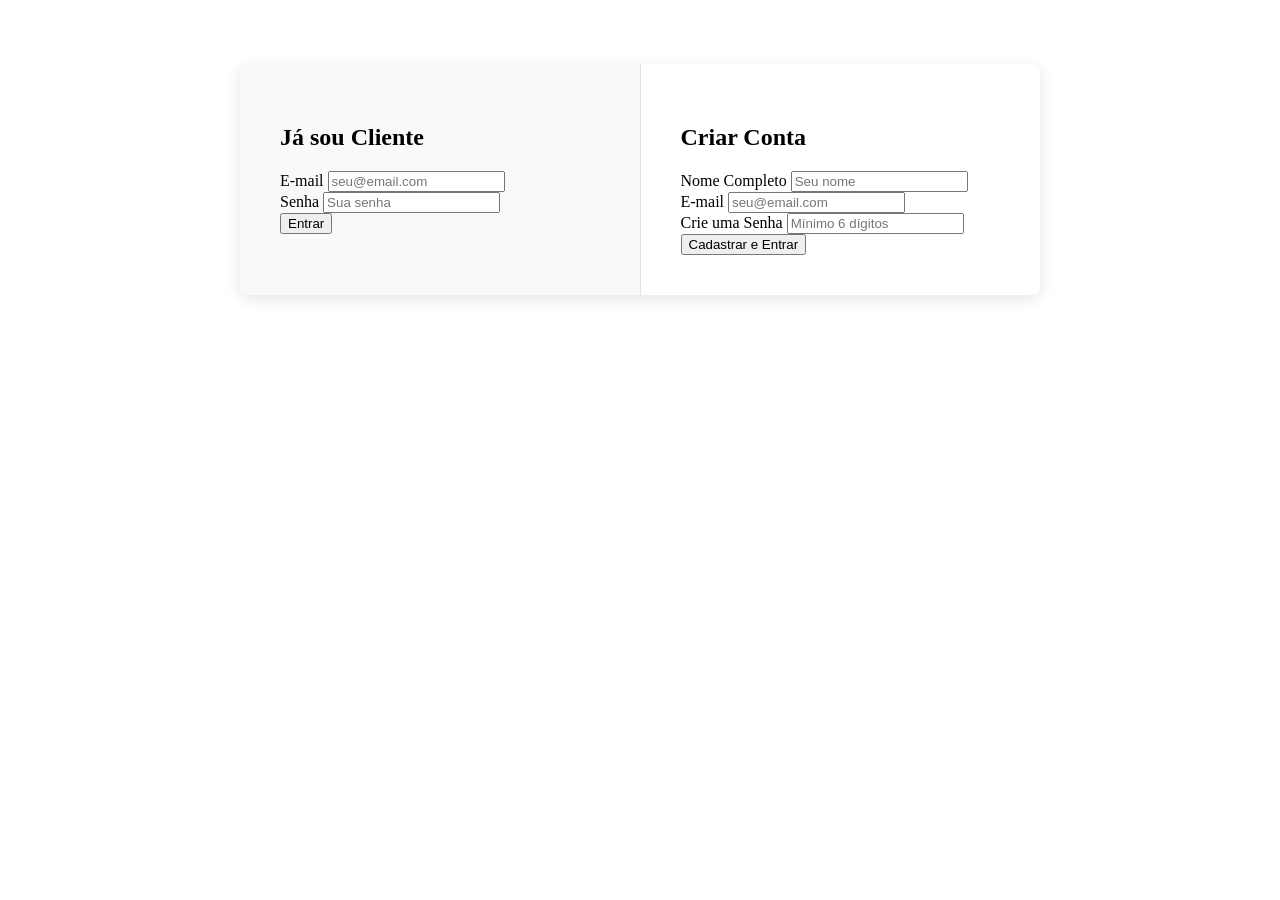
==== login.html @ 434efb2e "Create login.html" ====
<!DOCTYPE html>
<html lang="pt-BR">
<head>
    <meta charset="UTF-8">
    <title>MBM Suplementos - Login / Cadastro</title>
    <link rel="stylesheet" href="style.css">
    <style>
        .auth-container {
            display: flex;
            background: var(--card-bg);
            border-radius: 8px;
            overflow: hidden;
            box-shadow: 0 4px 15px rgba(0,0,0,0.1);
            max-width: 800px;
            margin: 4rem auto;
        }
        .auth-box { flex: 1; padding: 2.5rem; }
        .auth-box:first-child { border-right: 1px solid #dee2e6; background: #f8f9fa; }
    </style>
</head>
<body>
    <div class="container">
        <div class="auth-container">
            <div class="auth-box">
                <h2>Já sou Cliente</h2>
                <form action="produtos.html" method="GET">
                    <div class="form-group">
                        <label>E-mail</label>
                        <input type="email" placeholder="seu@email.com" required>
                    </div>
                    <div class="form-group">
                        <label>Senha</label>
                        <input type="password" placeholder="Sua senha" required>
                    </div>
                    <button type="submit" class="btn">Entrar</button>
                </form>
            </div>
            
            <div class="auth-box">
                <h2>Criar Conta</h2>
                <form action="produtos.html" method="GET">
                    <div class="form-group">
                        <label>Nome Completo</label>
                        <input type="text" placeholder="Seu nome" required>
                    </div>
                    <div class="form-group">
                        <label>E-mail</label>
                        <input type="email" placeholder="seu@email.com" required>
                    </div>
                    <div class="form-group">
                        <label>Crie uma Senha</label>
                        <input type="password" placeholder="Mínimo 6 dígitos" required>
                    </div>
                    <button type="submit" class="btn btn-accent">Cadastrar e Entrar</button>
                </form>
            </div>
        </div>
    </div>
</body>
</html>
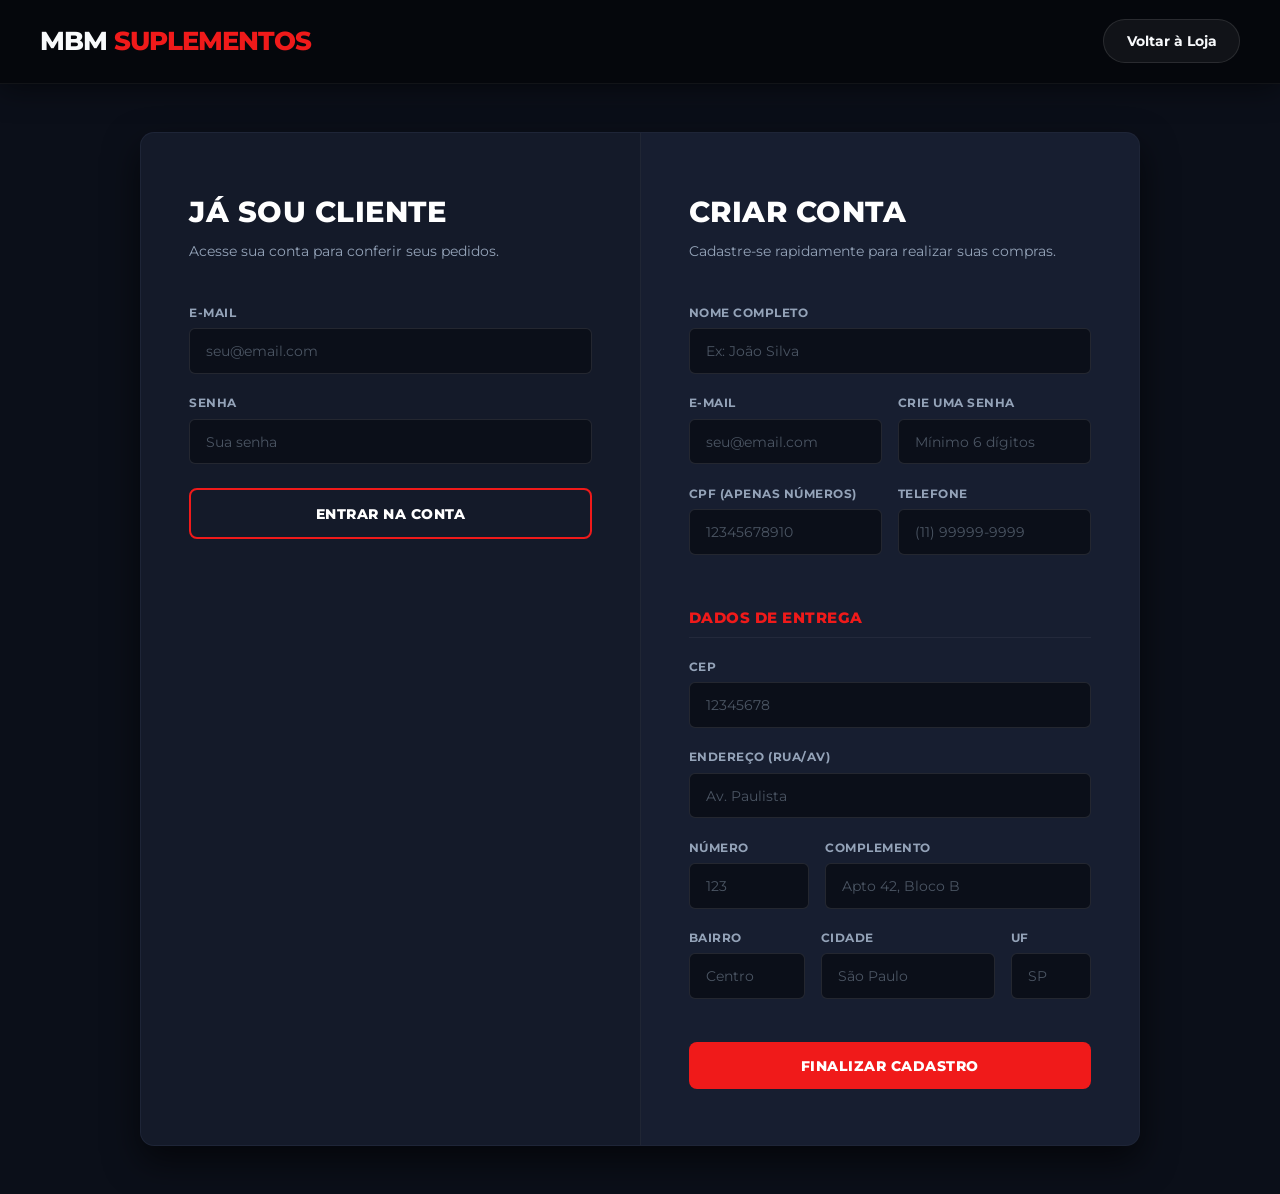
==== commit a4db4af7: "Add files via upload" ====
--- a/login.html
+++ b/login.html
@@ -2,59 +2,121 @@
 <html lang="pt-BR">
 <head>
     <meta charset="UTF-8">
+    <meta name="viewport" content="width=device-width, initial-scale=1.0">
     <title>MBM Suplementos - Login / Cadastro</title>
-    <link rel="stylesheet" href="style.css">
-    <style>
-        .auth-container {
-            display: flex;
-            background: var(--card-bg);
-            border-radius: 8px;
-            overflow: hidden;
-            box-shadow: 0 4px 15px rgba(0,0,0,0.1);
-            max-width: 800px;
-            margin: 4rem auto;
-        }
-        .auth-box { flex: 1; padding: 2.5rem; }
-        .auth-box:first-child { border-right: 1px solid #dee2e6; background: #f8f9fa; }
-    </style>
+    <link rel="preconnect" href="https://fonts.googleapis.com">
+    <link rel="preconnect" href="https://fonts.gstatic.com" crossorigin>
+    <link href="https://fonts.googleapis.com/css2?family=Montserrat:wght@400;700;800&display=swap" rel="stylesheet">
+    <link rel="stylesheet" href="style_login.css">
 </head>
 <body>
-    <div class="container">
+
+    <header>
+        <div class="nav-container">
+            <div class="logo">MBM <span>SUPLEMENTOS</span></div>
+            <a href="produtos.php" class="btn-cart">Voltar à Loja</a>
+        </div>
+    </header>
+
+    <main class="container">
         <div class="auth-container">
+            
             <div class="auth-box">
                 <h2>Já sou Cliente</h2>
-                <form action="produtos.html" method="GET">
+                <p class="auth-subtitle">Acesse sua conta para conferir seus pedidos.</p>
+                
+                <form action="login.php" method="POST">
                     <div class="form-group">
-                        <label>E-mail</label>
-                        <input type="email" placeholder="seu@email.com" required>
+                        <label for="login-email">E-mail</label>
+                        <input type="email" id="login-email" name="email" placeholder="seu@email.com" required>
                     </div>
+                    
                     <div class="form-group">
-                        <label>Senha</label>
-                        <input type="password" placeholder="Sua senha" required>
+                        <label for="login-senha">Senha</label>
+                        <input type="password" id="login-senha" name="senha" placeholder="Sua senha" required>
                     </div>
-                    <button type="submit" class="btn">Entrar</button>
+                    
+                    <button type="submit" class="btn-submit">Entrar na Conta</button>
                 </form>
             </div>
             
             <div class="auth-box">
                 <h2>Criar Conta</h2>
-                <form action="produtos.html" method="GET">
+                <p class="auth-subtitle">Cadastre-se rapidamente para realizar suas compras.</p>
+                
+                <form action="cadastrar.php" method="POST">
                     <div class="form-group">
-                        <label>Nome Completo</label>
-                        <input type="text" placeholder="Seu nome" required>
+                        <label for="cad-nome">Nome Completo</label>
+                        <input type="text" id="cad-nome" name="nome_completo" placeholder="Ex: João Silva" required>
                     </div>
-                    <div class="form-group">
-                        <label>E-mail</label>
-                        <input type="email" placeholder="seu@email.com" required>
+                    
+                    <div class="form-row">
+                        <div class="form-group">
+                            <label for="cad-email">E-mail</label>
+                            <input type="email" id="cad-email" name="email" placeholder="seu@email.com" required>
+                        </div>
+                        <div class="form-group">
+                            <label for="cad-senha">Crie uma Senha</label>
+                            <input type="password" id="cad-senha" name="senha" placeholder="Mínimo 6 dígitos" required>
+                        </div>
                     </div>
-                    <div class="form-group">
-                        <label>Crie uma Senha</label>
-                        <input type="password" placeholder="Mínimo 6 dígitos" required>
+
+                    <div class="form-row">
+                        <div class="form-group">
+                            <label for="cad-cpf">CPF (Apenas números)</label>
+                            <input type="text" id="cad-cpf" name="cpf" maxlength="11" placeholder="12345678910" required>
+                        </div>
+                        <div class="form-group">
+                            <label for="cad-tel">Telefone</label>
+                            <input type="tel" id="cad-tel" name="telefone" placeholder="(11) 99999-9999">
+                        </div>
                     </div>
-                    <button type="submit" class="btn btn-accent">Cadastrar e Entrar</button>
+
+                    <h3 class="form-section-title">Dados de Entrega</h3>
+                    
+                    <div class="form-row-cep">
+                        <div class="form-group">
+                            <label for="cad-cep">CEP</label>
+                            <input type="text" id="cad-cep" name="cep" maxlength="8" placeholder="12345678">
+                        </div>
+                        <div class="form-group">
+                            <label for="cad-rua">Endereço (Rua/Av)</label>
+                            <input type="text" id="cad-rua" name="endereco" placeholder="Av. Paulista">
+                        </div>
+                    </div>
+
+                    <div class="form-row">
+                        <div class="form-group" style="flex: 0 0 30%;">
+                            <label for="cad-num">Número</label>
+                            <input type="text" id="cad-num" name="numero" placeholder="123">
+                        </div>
+                        <div class="form-group" style="flex: 1;">
+                            <label for="cad-comp">Complemento</label>
+                            <input type="text" id="cad-comp" name="complemento" placeholder="Apto 42, Bloco B">
+                        </div>
+                    </div>
+
+                    <div class="form-row">
+                        <div class="form-group">
+                            <label for="cad-bairro">Bairro</label>
+                            <input type="text" id="cad-bairro" name="bairro" placeholder="Centro">
+                        </div>
+                        <div class="form-group" style="flex: 1.5;">
+                            <label for="cad-cidade">Cidade</label>
+                            <input type="text" id="cad-cidade" name="cidade" placeholder="São Paulo">
+                        </div>
+                        <div class="form-group" style="flex: 0 0 20%;">
+                            <label for="cad-uf">UF</label>
+                            <input type="text" id="cad-uf" name="estado" maxlength="2" placeholder="SP">
+                        </div>
+                    </div>
+                    
+                    <button type="submit" class="btn-submit btn-accent">Finalizar Cadastro</button>
                 </form>
             </div>
+
         </div>
-    </div>
+    </main>
+
 </body>
-</html>
+</html>
--- a/style_login.css
+++ b/style_login.css
@@ -0,0 +1,247 @@
+/* ==========================================================================
+   MBM SUPLEMENTOS - ESTILIZAÇÃO EXCLUSIVA DA TELA DE LOGIN / CADASTRO
+   ========================================================================== */
+
+:root {
+    /* Paleta de Cores Fitness / Energy */
+    --bg-principal: #0b0f19;       /* Preto Carbono Profundo (Fundo da página) */
+    --bg-card: #171e30;            /* Grafite Escuro Azulado (Fundo do formulário) */
+    --cor-destaque: #f01a1a;        /* Vermelho Adrenalina / Força (Ação principal) */
+    --cor-destaque-hover: #ff3333;  /* Vermelho Vibrante para Feedback Visual */
+    --cor-texto: #f8fafc;           /* Branco Puro para máxima leitura */
+    --cor-mutada: #94a3b8;          /* Cinza Fosco para rótulos e subtextos */
+    --transicao: all 0.3s cubic-bezier(0.4, 0, 0.2, 1);
+}
+
+/* --- RESET DE PÁGINA --- */
+* {
+    margin: 0;
+    padding: 0;
+    box-sizing: border-box;
+    font-family: 'Montserrat', sans-serif;
+}
+
+body {
+    background-color: var(--bg-principal);
+    color: var(--cor-texto);
+    line-height: 1.6;
+    min-height: 100vh;
+    display: flex;
+    flex-direction: column;
+}
+
+/* --- TOPO / HEADER --- */
+header {
+    background-color: #05070c;
+    padding: 1.2rem 2rem;
+    box-shadow: 0 4px 30px rgba(0, 0, 0, 0.5);
+    border-bottom: 1px solid rgba(255, 255, 255, 0.05);
+}
+
+.nav-container {
+    max-width: 1200px;
+    margin: 0 auto;
+    display: flex;
+    justify-content: space-between;
+    align-items: center;
+}
+
+.logo {
+    font-weight: 800;
+    font-size: 1.6rem;
+    letter-spacing: -1px;
+    text-transform: uppercase;
+}
+
+.logo span {
+    color: var(--cor-destaque);
+}
+
+.btn-cart {
+    background: rgba(255, 255, 255, 0.05);
+    border: 1px solid rgba(255, 255, 255, 0.1);
+    padding: 0.6rem 1.4rem;
+    border-radius: 50px;
+    color: var(--cor-texto);
+    text-decoration: none;
+    font-weight: 700;
+    font-size: 0.9rem;
+    transition: var(--transicao);
+}
+
+.btn-cart:hover {
+    background: var(--cor-destaque);
+    border-color: var(--cor-destaque);
+    box-shadow: 0 0 20px rgba(240, 26, 26, 0.4);
+}
+
+/* --- CONTAINER CENTRAL DE AUTENTICAÇÃO --- */
+.container {
+    max-width: 1200px;
+    margin: 0 auto;
+    padding: 3rem 2rem;
+    flex: 1;
+    display: flex;
+    align-items: center;
+    justify-content: center;
+}
+
+.auth-container {
+    display: flex;
+    background: var(--bg-card);
+    border-radius: 14px;
+    overflow: hidden;
+    box-shadow: 0 15px 35px rgba(0, 0, 0, 0.6);
+    width: 100%;
+    max-width: 1000px;
+    border: 1px solid rgba(255, 255, 255, 0.03);
+}
+
+/* Caixas de Formulário (Lado Esquerdo e Lado Direito) */
+.auth-box {
+    flex: 1;
+    padding: 3.5rem 3rem;
+}
+
+/* Diferenciação sutil para o lado do Login */
+.auth-box:first-child {
+    border-right: 1px solid rgba(255, 255, 255, 0.05);
+    background: rgba(0, 0, 0, 0.15); /* Fundo "blackout" para dar contraste */
+}
+
+.auth-box h2 {
+    font-size: 1.8rem;
+    font-weight: 800;
+    text-transform: uppercase;
+    letter-spacing: 0.5px;
+    margin-bottom: 0.4rem;
+    color: #ffffff; /* Correção: Texto sempre branco visível */
+}
+
+.auth-subtitle {
+    color: var(--cor-mutada);
+    font-size: 0.85rem;
+    margin-bottom: 2.5rem;
+}
+
+/* --- ESTRUTURA DOS CAMPOS (INPUTS) --- */
+.form-group {
+    margin-bottom: 1.2rem;
+    display: flex;
+    flex-direction: column;
+    gap: 0.4rem;
+    text-align: left;
+}
+
+.form-group label {
+    font-size: 0.75rem;
+    font-weight: 700;
+    text-transform: uppercase;
+    letter-spacing: 0.5px;
+    color: var(--cor-mutada);
+}
+
+.form-group input {
+    background-color: var(--bg-principal);
+    border: 1px solid rgba(255, 255, 255, 0.1);
+    border-radius: 6px;
+    padding: 0.8rem 1rem;
+    color: #ffffff;
+    font-size: 0.9rem;
+    transition: var(--transicao);
+    width: 100%;
+}
+
+.form-group input:focus {
+    outline: none;
+    border-color: var(--cor-destaque);
+    box-shadow: 0 0 12px rgba(240, 26, 26, 0.25);
+}
+
+.form-group input::placeholder {
+    color: #4b5563;
+}
+
+/* Linhas com múltiplos inputs (lado a lado) */
+.form-row {
+    display: flex;
+    gap: 1rem;
+}
+
+.form-row .form-group {
+    flex: 1;
+}
+
+/* Divisores de seção interna (Dados de Entrega) */
+.form-section-title {
+    font-size: 0.95rem;
+    font-weight: 800;
+    text-transform: uppercase;
+    color: var(--cor-destaque);
+    margin: 2rem 0 1.2rem 0;
+    letter-spacing: 0.5px;
+    border-bottom: 1px solid rgba(255, 255, 255, 0.05);
+    padding-bottom: 0.4rem;
+    text-align: left;
+}
+
+/* --- BOTÕES DE AÇÃO --- */
+.btn, .btn-submit {
+    width: 100%;
+    background: transparent;
+    border: 2px solid var(--cor-destaque);
+    color: #ffffff !important;
+    padding: 0.9rem;
+    border-radius: 8px;
+    font-weight: 800;
+    text-transform: uppercase;
+    font-size: 0.9rem;
+    letter-spacing: 0.5px;
+    cursor: pointer;
+    transition: var(--transicao);
+    margin-top: 1.5rem;
+    display: block;
+    text-align: center;
+    text-decoration: none;
+    outline: none;
+}
+
+.btn:hover, .btn-submit:hover {
+    background: var(--cor-destaque);
+    box-shadow: 0 5px 25px rgba(240, 26, 26, 0.45);
+}
+
+/* Estilo preenchido (Botão de Cadastrar) */
+.btn-accent {
+    background: var(--cor-destaque) !important;
+    border: none;
+}
+
+.btn-accent:hover {
+    background-color: var(--cor-destaque-hover) !important;
+}
+
+/* --- RESPONSIVIDADE PARA CELULARES --- */
+@media (max-width: 850px) {
+    .container {
+        padding: 1rem;
+    }
+
+    .auth-container {
+        flex-direction: column;
+    }
+    
+    .auth-box:first-child {
+        border-right: none;
+        border-bottom: 1px solid rgba(255, 255, 255, 0.05);
+    }
+    
+    .form-row {
+        flex-direction: column;
+        gap: 0;
+    }
+    
+    .auth-box {
+        padding: 2.5rem 1.5rem;
+    }
+}
